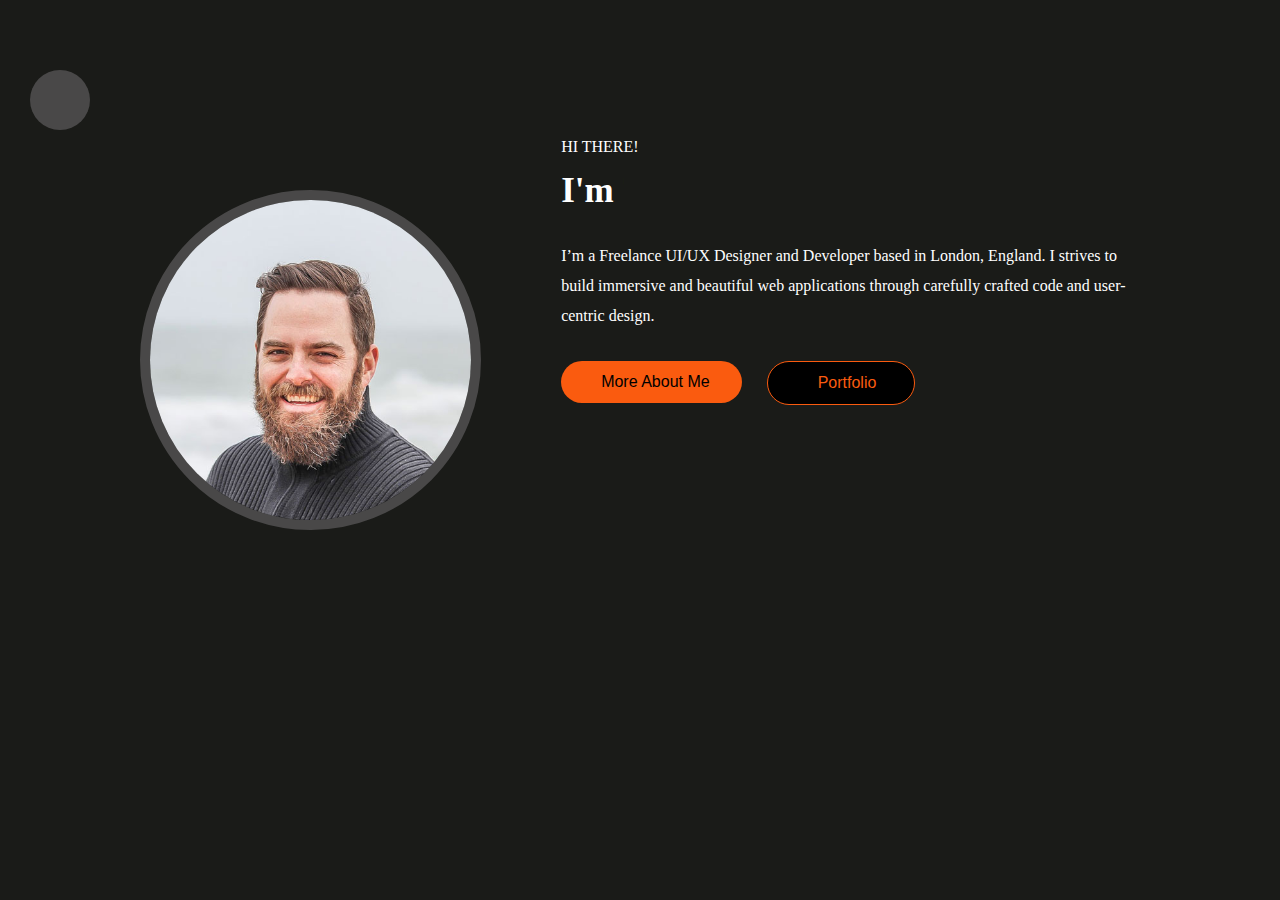
==== index.html @ df92bdfa "success" ====
<!DOCTYPE html>
<html lang="en">
  <head>
    <meta charset="UTF-8" />
    <meta name="viewport" content="width=<device-width>, initial-scale=1.0" />
    <title>Portfolio</title>
    <link rel="preconnect" href="https://fonts.googleapis.com" />
    <link
      rel="stylesheet"
      href="https://cdnjs.cloudflare.com/ajax/libs/font-awesome/6.5.2/css/all.min.css"
      integrity="sha512-SnH5WK+bZxgPHs44uWIX+LLJAJ9/2PkPKZ5QiAj6Ta86w+fsb2TkcmfRyVX3pBnMFcV7oQPJkl9QevSCWr3W6A=="
      crossorigin="anonymous"
      referrerpolicy="no-referrer"
    />
    <link rel="preconnect" href="https://fonts.gstatic.com" crossorigin />
    <link
      href="https://fonts.googleapis.com/css2?family=Roboto:ital,wght@0,100;0,300;0,400;0,500;0,700;0,900;1,100;1,300;1,400;1,500;1,700;1,900&display=swap"
      rel="stylesheet"
    />
    <link rel="stylesheet" href="assets/css/Mystyle.css" />
  </head>
  <body>
    <div id="menuicon" class="menuicon">
      <i class="fa-solid fa-bars"></i>
    </div>

    <div id="mainmenusmall" class="mainmenusmall">
      <div class="gridsmall">
        <!-- <a href="" class="rowclose">
        </a> -->

        <a href="../portfolio/index.html" class="rowsmall row1">
          <div class="iconrow">
            <i class="fa-solid fa-xmark"></i>
             <i class="fa-solid fa-house"></i>
          </div>

          <p class="textcontentsmall">Home</p>
        </a>

        <a href="../portfolio/Pages/aboutme.html" class="rowsmall">
          <i class="fa-solid fa-user"></i>
          <p class="textcontentsmall">About</p>
        </a>
        <a href="../portfolio/Pages/portfolio.html" class="rowsmall">
          <i class="fa-solid fa-briefcase"></i>
          <p class="textcontentsmall">Portfolio</p>
        </a>
        <a href="../portfolio/Pages/latestposts.html" class="rowsmall">
          <i class="fa-solid fa-envelope-open-text"></i>
          <p class="textcontentsmall">Blog</p>
        </a>
        <a href="../portfolio/Pages/get-in-touch.html" class="rowsmall">
          <i class="fa-regular fa-comments"></i>
          <p class="textcontentsmall">Contact</p>
        </a>
        <a href="" class="row rowlast">
          <i class="fa-solid fa-magnifying-glass"></i>
          <p class="textcontentsmall"></p>
        </a>
      </div>
    </div>

    <div id="mainmenu" class="mainmenu">
      <a href="" class="rowclose">
        <i class="fa-solid fa-xmark"></i>
        <p class="textcontent"></p>
      </a>
      <a href="index.html" class="row row1">
        <i class="fa-solid fa-house"></i>
        <p class="textcontent">Home</p>
      </a>

      <a href="./Pages/aboutme.html" class="row">
        <i class="fa-solid fa-user"></i>
        <p class="textcontent">About</p>
      </a>
      <a href="../portfolio/Pages/portfolio.html" class="row">
        <i class="fa-solid fa-briefcase"></i>
        <p class="textcontent">Portfolio</p>
      </a>
      <a href="../portfolio/Pages/latestposts.html" class="row">
        <i class="fa-solid fa-envelope-open-text"></i>
        <p class="textcontent">Blog</p>
      </a>
      <a href="../portfolio/Pages/get-in-touch.html" class="row">
        <i class="fa-regular fa-comments"></i>
        <p class="textcontent">Contact</p>
      </a>
      <a href="" class="row rowlast">
        <i class="fa-solid fa-magnifying-glass"></i>
        <p class="textcontent"></p>
      </a>
    </div>

    <div id="profilecontent" class="profilecontent">
      <div class="leftcontent">
        <img class="profileimg" src="assets/images/2_img1.jpg" alt="Profile" />
      </div>
      <div class="rightcontent">
        <div class="content">
          <p class="p1">HI THERE!</p>
          <div class="typingparent">
            <span class="text first-text">I'm</span>
            <span class="text sec-text"></span>
          </div>
          <p class="contentpara">
            I’m a Freelance UI/UX Designer and Developer based in London,
            England. I strives to build immersive and beautiful web applications
            through carefully crafted code and user-centric design.
          </p>
        </div>
        <div class="profilebutton">
          <button type="button" class="btn">
            <i class="fa-solid fa-user"></i> More About Me
          </button>
          <button class="btn2" type="button">
            <i class="fa-solid fa-briefcase"></i>Portfolio
          </button>
        </div>
      </div>
    </div>

    <script>
      const sec_text = document.querySelector(".sec-text");
      const textload = () => {
        setTimeout(() => {
          sec_text.textContent = "TOMMY BATES";
        }, 0);
        setTimeout(() => {
          sec_text.textContent = "A FREELANCER";
        }, 2000);
        setTimeout(() => {
          sec_text.textContent = "A BLOGGER";
        }, 4000);
        setTimeout(() => {
          sec_text.textContent = "A WEB DESIGNER";
        }, 6000);
      };
      textload();
      setInterval(textload, 8000);
    </script>

    <script src="./scripts/menu.js"></script>
  </body>
</html>
---- assets/css/Mystyle.css ----
* {
  padding: 0;
  margin: 0;
  box-sizing: border-box;
}
body {
  width: 100vw;
  height: 100vh;
  overflow-x: hidden;
  background-color: #1a1b18;
  color: white;
  font-family: "roboto, Sans-serif";
  font-size: 16px;
  font-weight: 400;
}
.menuicon {
  width: 60px;
  height: 60px;
  position: fixed;
  border-radius: 50px;
  background-color: #494848;
  display: flex;
  justify-content: center;
  align-items: center;
  top: 70px;
  left: 30px;
}
.fa-bars {
  font-size: 24px;
}

.fa-xmark {
  font-size: 24px;
}
.menuitems {
  display: flex;
  flex-direction: row;
  align-items: flex-start;
  position: fixed;
  top: -100%;
  left: -100%;
  width: 10%;
}
.mainmenu {
  width: 5%;
  height: 65vh;
  display: flex;
  flex-direction: column;
  /* justify-content:center;
    align-items: center; */
  background-color: #222222;
  border-radius: 50px;
  padding: 10px 0;
  gap: 40px;
  border-right: 1 solid #fa5b0f;
  position: fixed;
  top: -100%;
  left: -100%;
}
.mainmenusmall {
  /* left: -100%; */
  display: none;
  z-index: 10;
}

.row {
  display: flex;
  justify-content: center;
  align-items: center;
  gap: 10px;
  /* width:auto;  */
  position: relative;
  text-decoration: none;
  color: white;
  /* background-color: blue; */
}
.row1 i {
  color: #fa5b0f;
}
.rowclose {
  display: flex;
  justify-content: center;
  text-decoration: none;
  color: white;
}

.textcontent {
  width: 130%;
  position: absolute;
  display: flex;
  font-size: 20px;
  font-weight: 400;
  right: -110px;
}

.row:hover {
  color: #fa5b0f;
  border-right: 2px solid #fa5b0f;
  .textcontent {
    transform: translate(5px, 0px);
  }
}
.rowlast:hover {
  border-right: none;
}

.menuitemsclick {
  top: 70px;
  left: 30px;
}
.menu {
  width: 100%;
  height: 10%;
  display: flex;
  /* background-color: white; */
  color: black;
  align-items: center;
  justify-content: center;
}
.mainmenusmall {
  display: none; /* Hidden by default */
}

.list {
  width: 30%;
  display: flex;
  align-items: center;
  justify-content: space-between;
  list-style-type: none;
}
.list a {
  text-decoration: none;
  color: white;
}

.typingparent {
  display: flex;
  gap: 10px;
  margin-bottom: 30px;
  overflow: hidden;
  width: auto;
}
.typingparent .text {
  position: relative;
  color: #fa5b0f;
  font-size: 35px;
  font-weight: 600;
}
.typingparent .first-text {
  color: white;
}

.sec-text::before {
  content: "";
  position: absolute;
  top: 0;
  left: 0;
  width: 100%;
  height: 100%;
  /* border-left: 2px solid blue;  */
  background-color: #1a1b18;
  overflow: hidden;
  animation: animate 2s steps(20) infinite;
}

@keyframes animate {
  40%,
  60% {
    left: 100%;
  }
  100% {
    left: 0%;
  }
}

.profileimg {
  border-radius: 50%;
  border: 10px solid #494848;
  display: flex;
  justify-content: center;
  align-items: center;
  width: 68%;
  height: 50%;
  object-fit: cover;
}
.profilecontent {
  width: 100%;
  height: 80%;
  display: flex;
  justify-content: space-between;
  align-items: center;
  /* background-color: aliceblue;  */
}
.leftcontent {
  width: 50%;
  /* height: 40%; */
  display: flex;
  justify-content: center;
  align-items: center;
  /* background-color: aqua;  */
  padding-left: 60px;
}
.rightcontent {
  width: 65%;
  height: 70%;
  display: flex;
  flex-direction: column;
  justify-content: flex-start;
  align-items: center;
}
.content {
  display: flex;
  justify-content: flex-start;
  align-items: start;
  flex-direction: column;
  margin-bottom: 30px;
}
.p1 {
  margin-bottom: 15px;
  margin-top: 30px;
}
.content h1 {
  margin-bottom: 30px;
}
.contentpara {
  width: 80%;
  line-height: 30px;
}
.profilebutton {
  width: 100%;
  display: flex;
  justify-content: flex-start;
  align-items: start;
}
.btn {
  background-color: #fa5b0f;
  border: none;
  color: black;
  padding: 12px 32px;
  border-radius: 50px;
  font-size: 16px;
  cursor: pointer;
  margin-right: 25px;
  position: relative;
  overflow: hidden;
  z-index: 2;
}

.btn::before {
  content: "";
  position: absolute;
  height: 100%;
  width: 170%;
  background-color: gray;
  top: 0;
  left: 0;
  z-index: -1;
  transform: translateX(-110%) skewx(-45deg);
  transition: 0.4s;
}

.btn:hover::before {
  transform: translateX(-10%) skewX(-45deg);
  color: white;
}

.btn2 {
  background-color: black;

  border: 1px solid #fa5b0f;
  color: #fa5b0f;
  padding: 12px 38px;
  border-radius: 50px;
  font-size: 16px;
  cursor: pointer;
  position: relative;
  overflow: hidden;
  z-index: 2;
}

.btn2::before {
  content: "";
  position: absolute;
  height: 100%;
  width: 170%;
  background-color: gray;
  top: 0;
  left: 0;
  z-index: -1;
  transform: translateX(-110%) skewx(-45deg);
  transition: 0.4s;
}

.btn2:hover::before {
  transform: translateX(-10%) skewX(-45deg);
  color: white;
}

.btn i {
  margin-right: 8px; /* You can adjust this value as needed */
}
.btn2 i {
  margin-right: 12px; /* You can adjust this value as needed */
}

.btn2:hover {
  background-color: #fa5b0f;
  color: white;
}
.splitup {
  color: #fa5b0f;
}

@media (max-width: 1200px) {
  /* .profilecontent {
    display: flex;
    width: 100%;
    height: 75%;
    flex-direction: column;
  }
  .leftcontent {
    width: 100%;
    height: 70%;
    display: flex;
    justify-content: center;
    align-items: flex-start;
    padding-left: 0px;
  }
  .rightcontent {
    width: 90%;
    height: 20%;
  }
  .rightcontent p {
    width: 100%;
    font-size: 16px;
  }
  .rightcontent h1 {
    font-size: 64px;
  }
  .profileimg {
    width: 500px;
    height: 500px;
  } */
}
@media (max-width: 600px) {
  .profilecontent {
    display: flex;
    width: 100%;
    height: 95%;
    flex-direction: column;
    position: relative;
    z-index: 1;
    /* background-color: #74a01e; */
  }

  .sec-text {
    /* width: auto; */
  }
  .leftcontent {
    width: 100%;
    height: 50%;
    /* background-color: #fa5b0f; */
    display: flex;
    justify-content: center;
    align-items: flex-start;
    padding-left: 0px;
  }
  .profileimg {
    width: 350px;
    height: 350px;
  }
  .rightcontent {
    width: 90%;
    height: 60%;
    /* background-color: #fa5b0f; */
  }

  .rightcontent p {
    width: 100%;
    font-size: 20px;
  }
  .rightcontent h1 {
    font-size: 48px;
  }
  .profilebutton {
    display: flex;
    flex-direction: column;
    gap: 15px;
  }
  .list {
    width: 70%;
  }
  .menuicon {
    top: 2%;
    left: 2%;
    position: relative;
  }

  .typingparent .text {
    font-size: 15px;
  }

  .mainmenusmall.show {
    display: block;
    width: 100%;
    height: 100%;
    left: 0;
    top: 0;
    z-index: 10;
    position: absolute;
  }

  .fa-xmark {
    display: flex;
    justify-content: start;
    align-items: start;
    color: grey;
  }
  .iconrow {
    display: flex;
    /* justify-content: space-around; */
    width: 100vw;
    padding: 10px;
    position: relative;
    /* gap: 110px; */
  }
  .iconrow .fa-xmark {
    color: white;
    position: absolute;
    width: 50vw;
    left: 5;
    /* background-color: aliceblue; */
  }
  .iconrow .fa-house {
    position: absolute;
    width: 50vw;
    display: flex;
    justify-content: end;

    /* background-color: aqua; */
  }

  .rowsmall {
    display: flex;
    flex-direction: column;
    width: 100vw;
    height: 80%;
    background-color: #222222;
    color: white;
    justify-content: center;
    align-items: center;
    text-decoration: none;
    gap: 20px;
    font-size: 24px;
  }
  .rowlast {
    display: flex;
    flex-direction: column;
    width: 100vw;
    height: 80%;
    background-color: #222222;
    color: white;
    justify-content: center;
    align-items: center;
    text-decoration: none;
    gap: 20px;
    font-size: 24px;
  }
  .rowsmall i {
    color: #fa5b0f;
  }
  .gridsmall {
    display: grid;
    width: 100%;
    height: 100%;
    grid-template-columns: repeat(1, 20%);
  }
  .hide-profilecontent {
    display: none;
  }

  .mainmenu {
    display: none; /* Hide the main menu on small screens */
  }
  .btn {
    background-color: #fa5b0f;
    border: none;
    color: black;
    padding: 12px 32px;
    border-radius: 50px;
    font-size: 16px;
    cursor: pointer;
     margin-right: 25px; 
    position: relative;
     overflow: hidden;  
    z-index: 2;
  }

  .btn::before {
    content: "";
    position: absolute;
    height:100%;
    width: 120%;
    background-color: gray;
    top: 0;
    left:0;
    z-index: -1;
    transform: translateX(-110%) skewx(-45deg);
    transition: 0.4s;
  }

  .btn:hover::before {
    transform: translateX(-10%) skewX(-45deg);
    /* color: white; */
  }

  .btn2 {
    background-color: black;
  
    border: 1px solid #fa5b0f;
    color: #fa5b0f;
    padding: 12px 38px;
    border-radius: 50px;
    font-size: 16px;
    cursor: pointer;
    position: relative;
    overflow: hidden;
    z-index: 2;
  }
  
  .btn2::before {
    content: "";
    position: absolute;
    height: 100%;
    width: 120%;
    background-color: gray;
    top: 0;
    left: 0;
    z-index: -1;
    transform: translateX(-110%) skewx(-45deg);
    transition: 0.4s;
  }
  
  .btn2:hover::before {
    transform: translateX(-10%) skewX(-45deg);
    color: white;
  }
  
}
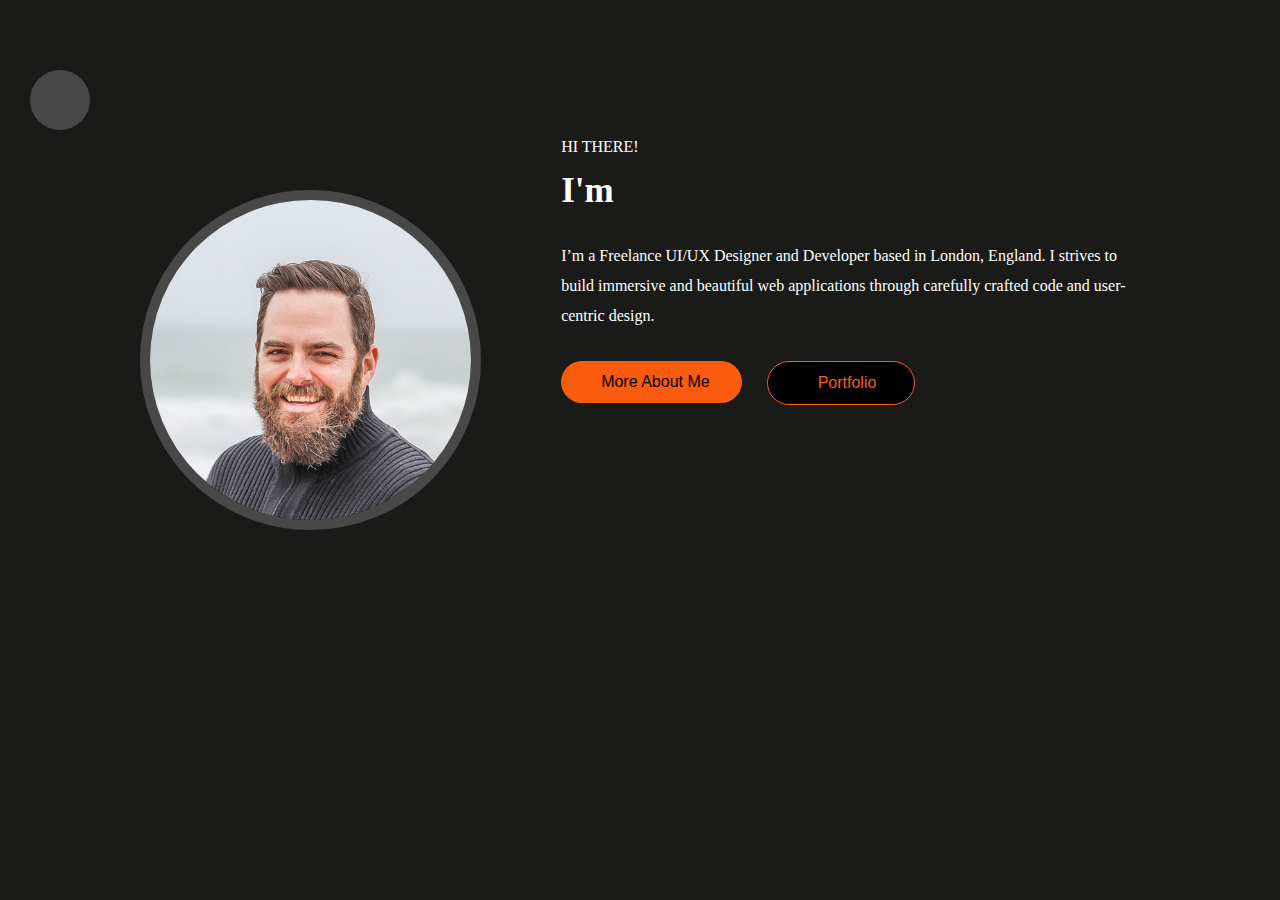
==== commit 6d5568b6: "portfolio" ====
--- a/index.html
+++ b/index.html
@@ -26,31 +26,30 @@
 
     <div id="mainmenusmall" class="mainmenusmall">
       <div class="gridsmall">
-        <!-- <a href="" class="rowclose">
-        </a> -->
-
-        <a href="../portfolio/index.html" class="rowsmall row1">
+        <a href="./index.html" class="rowsmall row1">
           <div class="iconrow">
-            <i class="fa-solid fa-xmark"></i>
-             <i class="fa-solid fa-house"></i>
+            <div class="close">
+              <i class="fa-solid fa-xmark"></i>
+            </div>
+            <i class="fa-solid fa-house"></i>
           </div>
 
           <p class="textcontentsmall">Home</p>
         </a>
 
-        <a href="../portfolio/Pages/aboutme.html" class="rowsmall">
+        <a href="./Pages/aboutme.html" class="rowsmall">
           <i class="fa-solid fa-user"></i>
           <p class="textcontentsmall">About</p>
         </a>
-        <a href="../portfolio/Pages/portfolio.html" class="rowsmall">
+        <a href="./Pages/portfolio.html" class="rowsmall">
           <i class="fa-solid fa-briefcase"></i>
           <p class="textcontentsmall">Portfolio</p>
         </a>
-        <a href="../portfolio/Pages/latestposts.html" class="rowsmall">
+        <a href="./Pages/latestposts.html" class="rowsmall">
           <i class="fa-solid fa-envelope-open-text"></i>
           <p class="textcontentsmall">Blog</p>
         </a>
-        <a href="../portfolio/Pages/get-in-touch.html" class="rowsmall">
+        <a href="./Pages/get-in-touch.html" class="rowsmall">
           <i class="fa-regular fa-comments"></i>
           <p class="textcontentsmall">Contact</p>
         </a>
@@ -66,7 +65,7 @@
         <i class="fa-solid fa-xmark"></i>
         <p class="textcontent"></p>
       </a>
-      <a href="index.html" class="row row1">
+      <a href="./index.html" class="row row1">
         <i class="fa-solid fa-house"></i>
         <p class="textcontent">Home</p>
       </a>
@@ -75,15 +74,15 @@
         <i class="fa-solid fa-user"></i>
         <p class="textcontent">About</p>
       </a>
-      <a href="../portfolio/Pages/portfolio.html" class="row">
+      <a href="./Pages/portfolio.html" class="row">
         <i class="fa-solid fa-briefcase"></i>
         <p class="textcontent">Portfolio</p>
       </a>
-      <a href="../portfolio/Pages/latestposts.html" class="row">
+      <a href="./Pages/latestposts.html" class="row">
         <i class="fa-solid fa-envelope-open-text"></i>
         <p class="textcontent">Blog</p>
       </a>
-      <a href="../portfolio/Pages/get-in-touch.html" class="row">
+      <a href="./Pages/get-in-touch.html" class="row">
         <i class="fa-regular fa-comments"></i>
         <p class="textcontent">Contact</p>
       </a>
@@ -125,7 +124,7 @@
       const sec_text = document.querySelector(".sec-text");
       const textload = () => {
         setTimeout(() => {
-          sec_text.textContent = "TOMMY BATES";
+          sec_text.textContent = "VINDHYADEVI";
         }, 0);
         setTimeout(() => {
           sec_text.textContent = "A FREELANCER";
--- a/assets/css/Mystyle.css
+++ b/assets/css/Mystyle.css
@@ -57,11 +57,6 @@
   top: -100%;
   left: -100%;
 }
-.mainmenusmall {
-  /* left: -100%; */
-  display: none;
-  z-index: 10;
-}
 
 .row {
   display: flex;
@@ -100,6 +95,7 @@
     transform: translate(5px, 0px);
   }
 }
+
 .rowlast:hover {
   border-right: none;
 }
@@ -117,8 +113,41 @@
   align-items: center;
   justify-content: center;
 }
+
+/* Main Menu Small */
 .mainmenusmall {
   display: none; /* Hidden by default */
+  position: fixed;
+  top: 0;
+  right: 0;
+  width: 100vw;
+  height: 100vh;
+  background-color: #000;
+  transform: translateX(100%); /* Start off-screen */
+  opacity: 0; /* Hidden by default */
+  transition: 0.4s;
+  /* transition: transform 1s ease, opacity 1s ease; Smooth transition */
+  z-index: 10;
+}
+
+/* Close Button */
+.close {
+  width: 60px;
+  height: 60px;
+  border-radius: 50%;
+  display: flex;
+  justify-content: center;
+  align-items: center;
+  background-color: grey;
+  position: absolute;
+  left: 30px;
+  top: 5px;
+  z-index: 11;
+  transition: 0.4s;
+}
+
+.close .fa-xmark {
+  color: white;
 }
 
 .list {
@@ -312,11 +341,11 @@
 }
 
 @media (max-width: 1200px) {
-  /* .profilecontent {
+  .profilecontent {
     display: flex;
     width: 100%;
     height: 75%;
-    flex-direction: column;
+    /* flex-direction: column; */
   }
   .leftcontent {
     width: 100%;
@@ -340,7 +369,7 @@
   .profileimg {
     width: 500px;
     height: 500px;
-  } */
+  }
 }
 @media (max-width: 600px) {
   .profilecontent {
@@ -350,12 +379,19 @@
     flex-direction: column;
     position: relative;
     z-index: 1;
-    /* background-color: #74a01e; */
-  }
-
-  .sec-text {
-    /* width: auto; */
-  }
+  }
+
+  .mainmenusmall {
+    display: block;
+    transform: translateX(100%);
+    opacity: 0;
+  }
+
+  .mainmenusmall.show {
+    transform: translateX(0);
+    opacity: 1;
+  }
+
   .leftcontent {
     width: 100%;
     height: 50%;
@@ -365,6 +401,7 @@
     align-items: flex-start;
     padding-left: 0px;
   }
+
   .profileimg {
     width: 350px;
     height: 350px;
@@ -397,25 +434,9 @@
   }
 
   .typingparent .text {
-    font-size: 15px;
-  }
-
-  .mainmenusmall.show {
-    display: block;
-    width: 100%;
-    height: 100%;
-    left: 0;
-    top: 0;
-    z-index: 10;
-    position: absolute;
-  }
-
-  .fa-xmark {
-    display: flex;
-    justify-content: start;
-    align-items: start;
-    color: grey;
-  }
+    font-size: 20px;
+  }
+
   .iconrow {
     display: flex;
     /* justify-content: space-around; */
@@ -423,13 +444,6 @@
     padding: 10px;
     position: relative;
     /* gap: 110px; */
-  }
-  .iconrow .fa-xmark {
-    color: white;
-    position: absolute;
-    width: 50vw;
-    left: 5;
-    /* background-color: aliceblue; */
   }
   .iconrow .fa-house {
     position: absolute;
@@ -490,20 +504,20 @@
     border-radius: 50px;
     font-size: 16px;
     cursor: pointer;
-     margin-right: 25px; 
+    margin-right: 25px;
     position: relative;
-     overflow: hidden;  
+    overflow: hidden;
     z-index: 2;
   }
 
   .btn::before {
     content: "";
     position: absolute;
-    height:100%;
+    height: 100%;
     width: 120%;
     background-color: gray;
     top: 0;
-    left:0;
+    left: 0;
     z-index: -1;
     transform: translateX(-110%) skewx(-45deg);
     transition: 0.4s;
@@ -516,7 +530,7 @@
 
   .btn2 {
     background-color: black;
-  
+
     border: 1px solid #fa5b0f;
     color: #fa5b0f;
     padding: 12px 38px;
@@ -527,7 +541,7 @@
     overflow: hidden;
     z-index: 2;
   }
-  
+
   .btn2::before {
     content: "";
     position: absolute;
@@ -540,10 +554,9 @@
     transform: translateX(-110%) skewx(-45deg);
     transition: 0.4s;
   }
-  
+
   .btn2:hover::before {
     transform: translateX(-10%) skewX(-45deg);
     color: white;
   }
-  
-}
+}
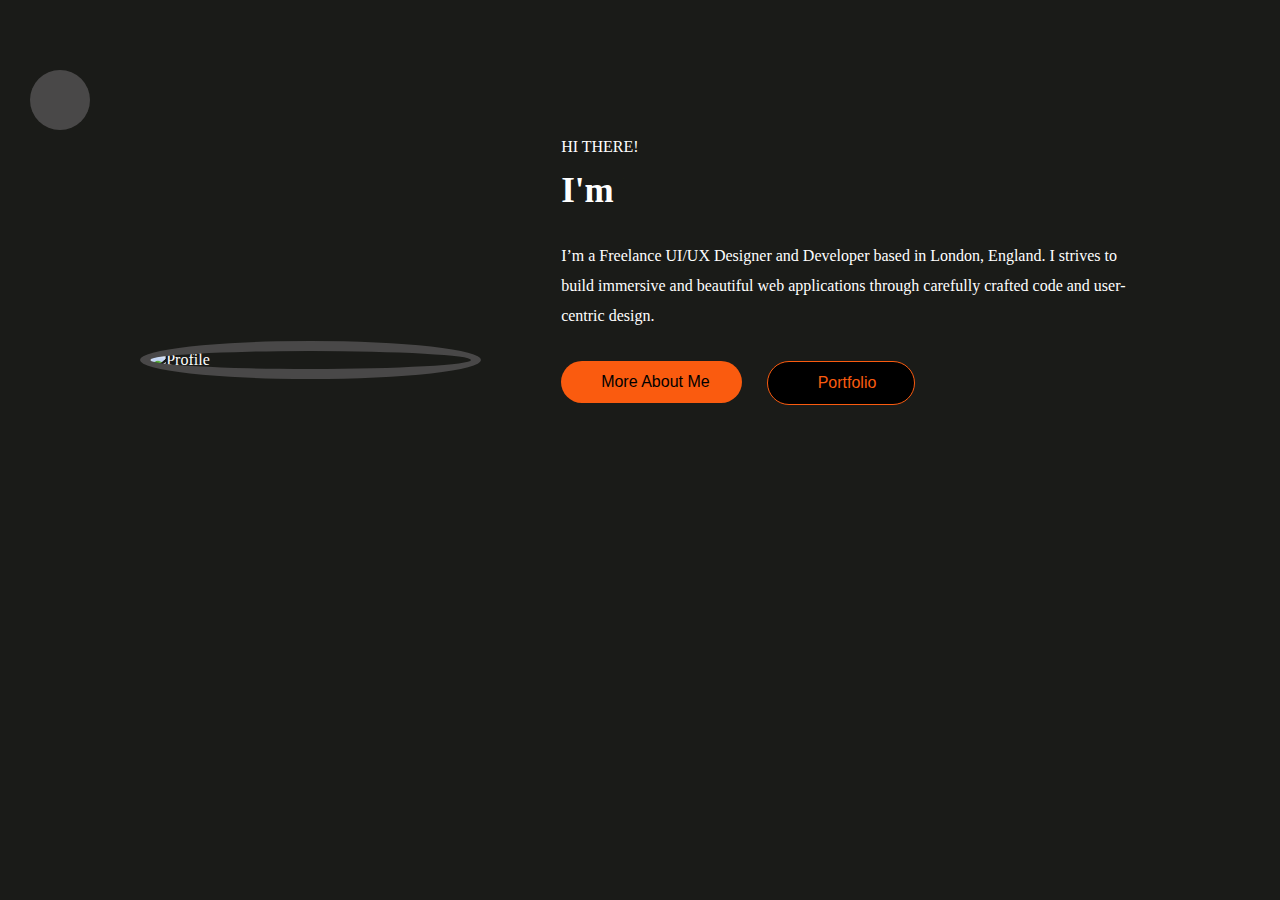
==== commit 31d9f60c: "portfolio" ====
--- a/index.html
+++ b/index.html
@@ -94,7 +94,7 @@
 
     <div id="profilecontent" class="profilecontent">
       <div class="leftcontent">
-        <img class="profileimg" src="assets/images/2_img1.jpg" alt="Profile" />
+        <img class="profileimg" src="assets/images/vindhyaprofile.jpg.jpg" alt="Profile" />
       </div>
       <div class="rightcontent">
         <div class="content">
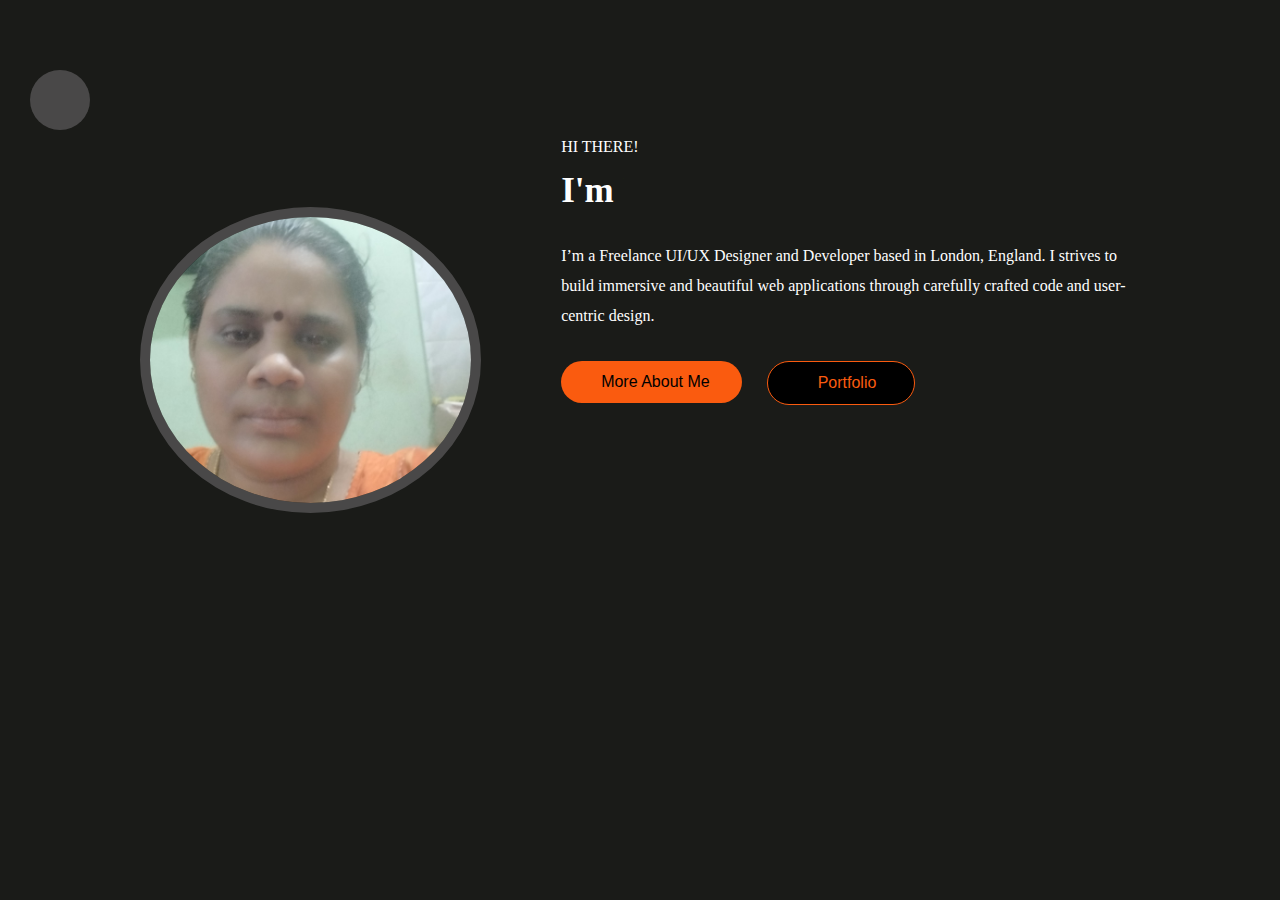
==== commit 85550de9: "portfolio" ====
--- a/index.html
+++ b/index.html
@@ -94,7 +94,7 @@
 
     <div id="profilecontent" class="profilecontent">
       <div class="leftcontent">
-        <img class="profileimg" src="assets/images/vindhyaprofile.jpg.jpg" alt="Profile" />
+        <img class="profileimg" src="assets/images/vindhyaprofile.jpg" alt="Profile" />
       </div>
       <div class="rightcontent">
         <div class="content">
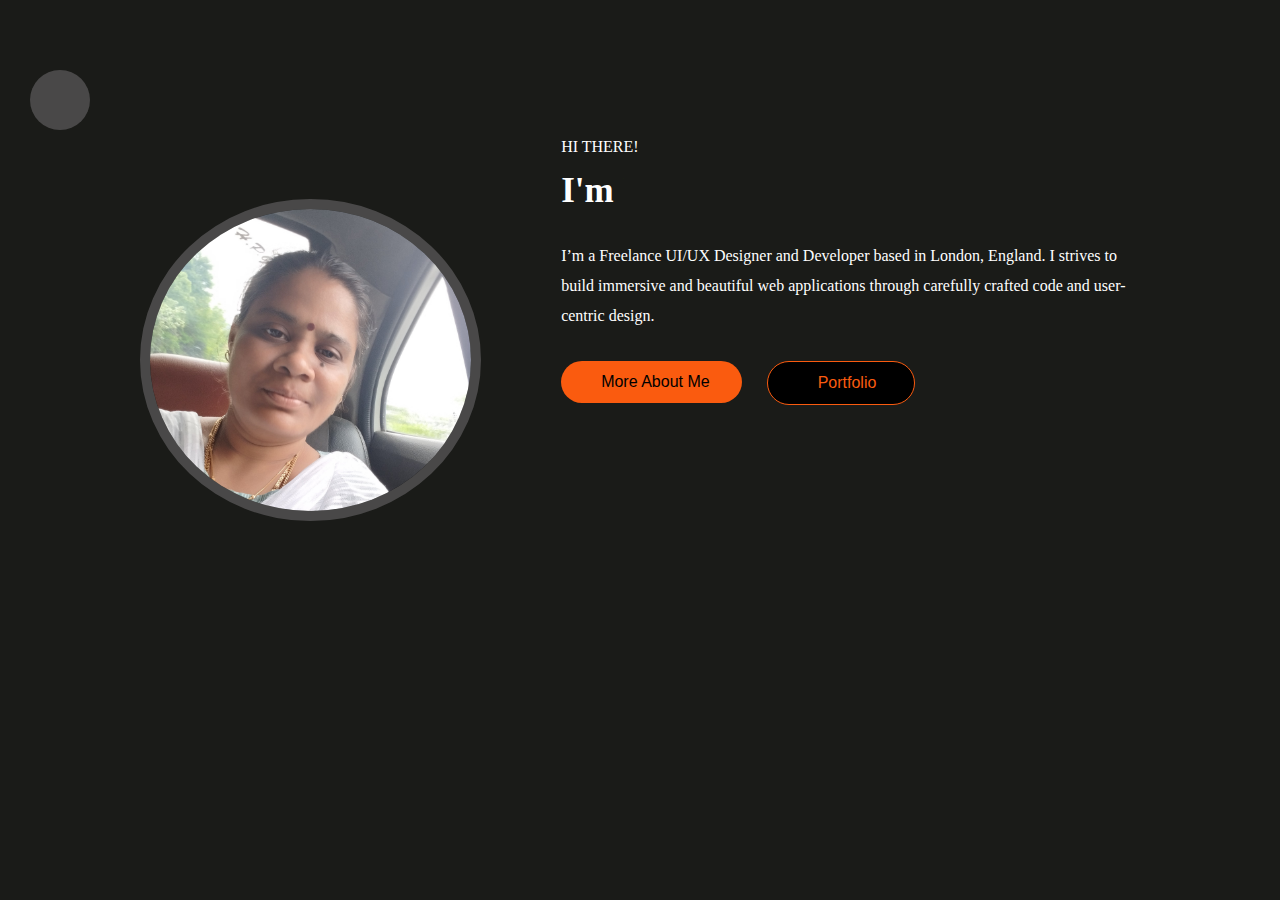
==== commit f38c3661: "portfolio" ====
--- a/index.html
+++ b/index.html
@@ -94,7 +94,7 @@
 
     <div id="profilecontent" class="profilecontent">
       <div class="leftcontent">
-        <img class="profileimg" src="assets/images/vindhyaprofile.jpg" alt="Profile" />
+        <img class="profileimg" src="assets/images/vindhyaprofile1.jpg" alt="Profile" />
       </div>
       <div class="rightcontent">
         <div class="content">
